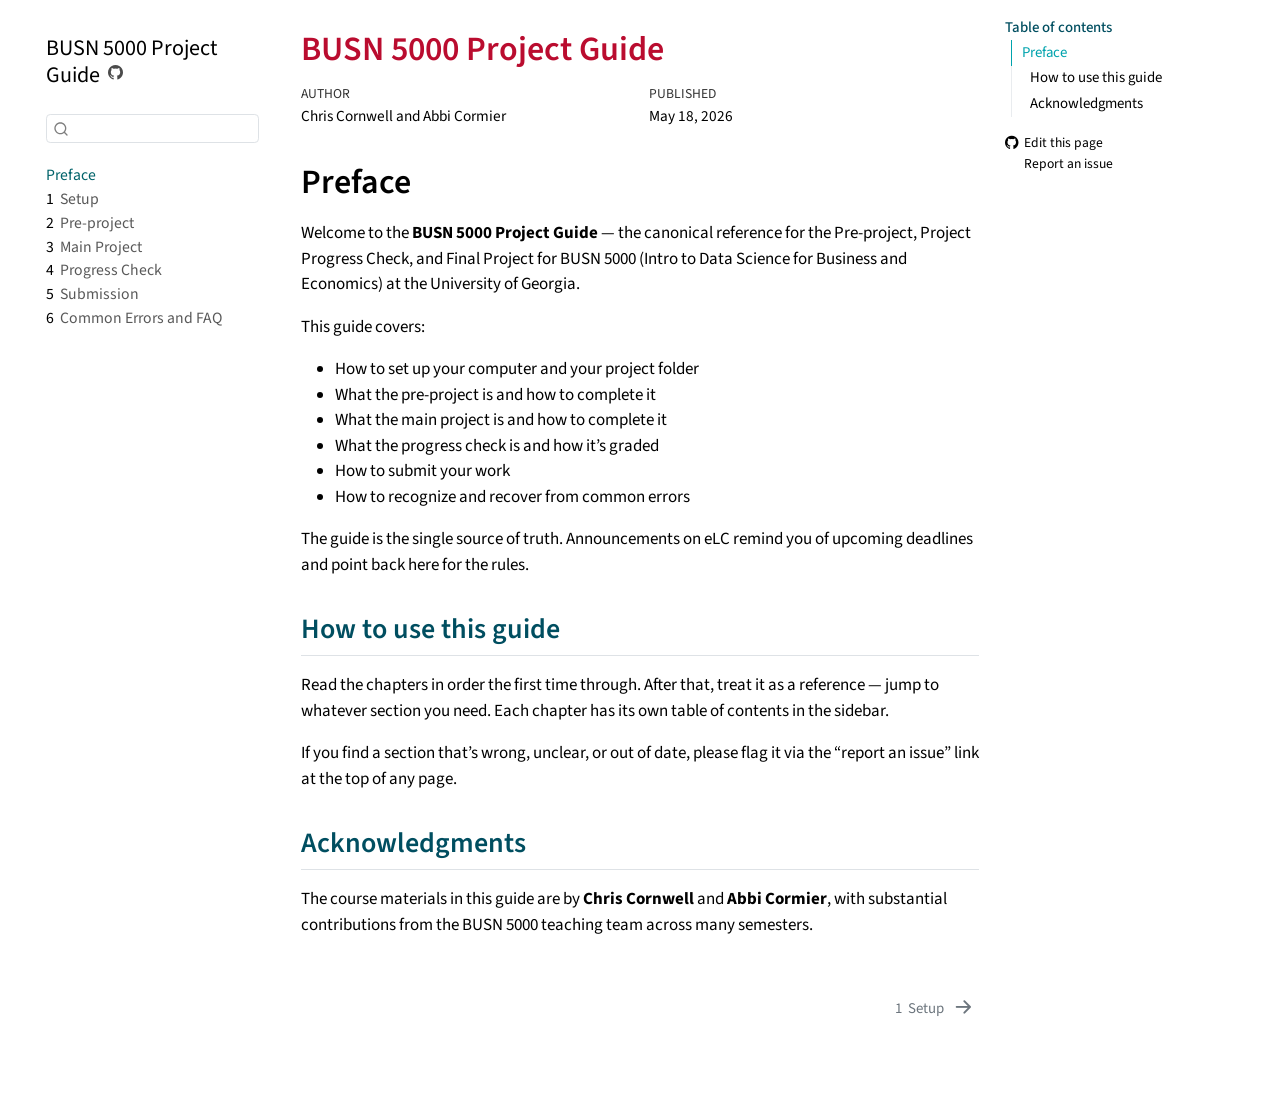
==== index.html @ ecf36c70 "Built site for gh-pages" ====
<!DOCTYPE html>
<html xmlns="http://www.w3.org/1999/xhtml" lang="en" xml:lang="en"><head>

<meta charset="utf-8">
<meta name="generator" content="quarto-1.9.37">

<meta name="viewport" content="width=device-width, initial-scale=1.0, user-scalable=yes">

<meta name="author" content="Chris Cornwell and Abbi Cormier">
<meta name="dcterms.date" content="2026-05-18">

<title>BUSN 5000 Project Guide</title>
<style>
/* Default styles provided by pandoc.
** See https://pandoc.org/MANUAL.html#variables-for-html for config info.
*/
code{white-space: pre-wrap;}
span.smallcaps{font-variant: small-caps;}
div.columns{display: flex; gap: min(4vw, 1.5em);}
div.column{flex: auto; overflow-x: auto;}
div.hanging-indent{margin-left: 1.5em; text-indent: -1.5em;}
ul.task-list{list-style: none;}
ul.task-list li input[type="checkbox"] {
  width: 0.8em;
  margin: 0 0.8em 0.2em -1em; /* quarto-specific, see https://github.com/quarto-dev/quarto-cli/issues/4556 */ 
  vertical-align: middle;
}
</style>


<script src="site_libs/quarto-nav/quarto-nav.js"></script>
<script src="site_libs/quarto-nav/headroom.min.js"></script>
<script src="site_libs/clipboard/clipboard.min.js"></script>
<script src="site_libs/quarto-search/autocomplete.umd.js"></script>
<script src="site_libs/quarto-search/fuse.min.js"></script>
<script src="site_libs/quarto-search/quarto-search.js"></script>
<meta name="quarto:offset" content="./">
<link href="./setup.html" rel="next">
<script src="site_libs/quarto-html/quarto.js" type="module"></script>
<script src="site_libs/quarto-html/tabsets/tabsets.js" type="module"></script>
<script src="site_libs/quarto-html/popper.min.js"></script>
<script src="site_libs/quarto-html/tippy.umd.min.js"></script>
<script src="site_libs/quarto-html/anchor.min.js"></script>
<link href="site_libs/quarto-html/tippy.css" rel="stylesheet">
<link href="site_libs/quarto-html/quarto-syntax-highlighting-7f8f88aac4f3542376d5c11b86a4c14d.css" rel="stylesheet" id="quarto-text-highlighting-styles">
<script src="site_libs/bootstrap/bootstrap.min.js"></script>
<link href="site_libs/bootstrap/bootstrap-icons.css" rel="stylesheet">
<link href="site_libs/bootstrap/bootstrap-d99140529202a4c026a0654465ff38a7.min.css" rel="stylesheet" append-hash="true" id="quarto-bootstrap" data-mode="light">
<script id="quarto-search-options" type="application/json">{
  "location": "sidebar",
  "copy-button": false,
  "collapse-after": 3,
  "panel-placement": "start",
  "type": "textbox",
  "limit": 50,
  "keyboard-shortcut": [
    "f",
    "/",
    "s"
  ],
  "show-item-context": false,
  "language": {
    "search-no-results-text": "No results",
    "search-matching-documents-text": "matching documents",
    "search-copy-link-title": "Copy link to search",
    "search-hide-matches-text": "Hide additional matches",
    "search-more-match-text": "more match in this document",
    "search-more-matches-text": "more matches in this document",
    "search-clear-button-title": "Clear",
    "search-text-placeholder": "",
    "search-detached-cancel-button-title": "Cancel",
    "search-submit-button-title": "Submit",
    "search-label": "Search"
  }
}</script>


</head>

<body class="nav-sidebar floating quarto-light">

<div id="quarto-search-results"></div>
  <header id="quarto-header" class="headroom fixed-top">
  <nav class="quarto-secondary-nav">
    <div class="container-fluid d-flex">
      <button type="button" class="quarto-btn-toggle btn" data-bs-toggle="collapse" role="button" data-bs-target=".quarto-sidebar-collapse-item" aria-controls="quarto-sidebar" aria-expanded="false" aria-label="Toggle sidebar navigation" onclick="if (window.quartoToggleHeadroom) { window.quartoToggleHeadroom(); }">
        <i class="bi bi-layout-text-sidebar-reverse"></i>
      </button>
        <nav class="quarto-page-breadcrumbs" aria-label="breadcrumb"><ol class="breadcrumb"><li class="breadcrumb-item"><a href="./index.html">Preface</a></li></ol></nav>
        <a class="flex-grow-1" role="navigation" data-bs-toggle="collapse" data-bs-target=".quarto-sidebar-collapse-item" aria-controls="quarto-sidebar" aria-expanded="false" aria-label="Toggle sidebar navigation" onclick="if (window.quartoToggleHeadroom) { window.quartoToggleHeadroom(); }">      
        </a>
      <button type="button" class="btn quarto-search-button" aria-label="Search" onclick="window.quartoOpenSearch();">
        <i class="bi bi-search"></i>
      </button>
    </div>
  </nav>
</header>
<!-- content -->
<div id="quarto-content" class="quarto-container page-columns page-rows-contents page-layout-article">
<!-- sidebar -->
  <nav id="quarto-sidebar" class="sidebar collapse collapse-horizontal quarto-sidebar-collapse-item sidebar-navigation floating overflow-auto">
    <div class="pt-lg-2 mt-2 text-left sidebar-header">
    <div class="sidebar-title mb-0 py-0">
      <a href="./">BUSN 5000 Project Guide</a> 
        <div class="sidebar-tools-main">
    <a href="https://github.com/abbicormier/BUSN5000-project" title="Source Code" class="quarto-navigation-tool px-1" aria-label="Source Code"><i class="bi bi-github"></i></a>
</div>
    </div>
      </div>
        <div class="mt-2 flex-shrink-0 align-items-center">
        <div class="sidebar-search">
        <div id="quarto-search" class="" title="Search"></div>
        </div>
        </div>
    <div class="sidebar-menu-container"> 
    <ul class="list-unstyled mt-1">
        <li class="sidebar-item">
  <div class="sidebar-item-container"> 
  <a href="./index.html" class="sidebar-item-text sidebar-link active">
 <span class="menu-text">Preface</span></a>
  </div>
</li>
        <li class="sidebar-item">
  <div class="sidebar-item-container"> 
  <a href="./setup.html" class="sidebar-item-text sidebar-link">
 <span class="menu-text"><span class="chapter-number">1</span>&nbsp; <span class="chapter-title">Setup</span></span></a>
  </div>
</li>
        <li class="sidebar-item">
  <div class="sidebar-item-container"> 
  <a href="./pre-project.html" class="sidebar-item-text sidebar-link">
 <span class="menu-text"><span class="chapter-number">2</span>&nbsp; <span class="chapter-title">Pre-project</span></span></a>
  </div>
</li>
        <li class="sidebar-item">
  <div class="sidebar-item-container"> 
  <a href="./main-project.html" class="sidebar-item-text sidebar-link">
 <span class="menu-text"><span class="chapter-number">3</span>&nbsp; <span class="chapter-title">Main Project</span></span></a>
  </div>
</li>
        <li class="sidebar-item">
  <div class="sidebar-item-container"> 
  <a href="./progress-check.html" class="sidebar-item-text sidebar-link">
 <span class="menu-text"><span class="chapter-number">4</span>&nbsp; <span class="chapter-title">Progress Check</span></span></a>
  </div>
</li>
        <li class="sidebar-item">
  <div class="sidebar-item-container"> 
  <a href="./submission.html" class="sidebar-item-text sidebar-link">
 <span class="menu-text"><span class="chapter-number">5</span>&nbsp; <span class="chapter-title">Submission</span></span></a>
  </div>
</li>
        <li class="sidebar-item">
  <div class="sidebar-item-container"> 
  <a href="./common-errors.html" class="sidebar-item-text sidebar-link">
 <span class="menu-text"><span class="chapter-number">6</span>&nbsp; <span class="chapter-title">Common Errors and FAQ</span></span></a>
  </div>
</li>
    </ul>
    </div>
</nav>
<div id="quarto-sidebar-glass" class="quarto-sidebar-collapse-item" data-bs-toggle="collapse" data-bs-target=".quarto-sidebar-collapse-item"></div>
<!-- margin-sidebar -->
    <div id="quarto-margin-sidebar" class="sidebar margin-sidebar">
        <nav id="TOC" role="doc-toc" class="toc-active">
    <h2 id="toc-title">Table of contents</h2>
   
  <ul>
  <li><a href="#preface" id="toc-preface" class="nav-link active" data-scroll-target="#preface">Preface</a>
  <ul class="collapse">
  <li><a href="#how-to-use-this-guide" id="toc-how-to-use-this-guide" class="nav-link" data-scroll-target="#how-to-use-this-guide">How to use this guide</a></li>
  <li><a href="#acknowledgments" id="toc-acknowledgments" class="nav-link" data-scroll-target="#acknowledgments">Acknowledgments</a></li>
  </ul></li>
  </ul>
<div class="toc-actions"><ul><li><a href="https://github.com/abbicormier/BUSN5000-project/edit/main/index.qmd" class="toc-action"><i class="bi bi-github"></i>Edit this page</a></li><li><a href="https://github.com/abbicormier/BUSN5000-project/issues/new" class="toc-action"><i class="bi empty"></i>Report an issue</a></li></ul></div></nav>
    </div>
<!-- main -->
<main class="content" id="quarto-document-content">

<header id="title-block-header" class="quarto-title-block default">
<div class="quarto-title">
<h1 class="title">BUSN 5000 Project Guide</h1>
</div>



<div class="quarto-title-meta">

    <div>
    <div class="quarto-title-meta-heading">Author</div>
    <div class="quarto-title-meta-contents">
             <p>Chris Cornwell and Abbi Cormier </p>
          </div>
  </div>
    
    <div>
    <div class="quarto-title-meta-heading">Published</div>
    <div class="quarto-title-meta-contents">
      <p class="date">May 18, 2026</p>
    </div>
  </div>
  
    
  </div>
  


</header>


<section id="preface" class="level1 unnumbered">
<h1 class="unnumbered">Preface</h1>
<p>Welcome to the <strong>BUSN 5000 Project Guide</strong> — the canonical reference for the Pre-project, Project Progress Check, and Final Project for BUSN 5000 (Intro to Data Science for Business and Economics) at the University of Georgia.</p>
<p>This guide covers:</p>
<ul>
<li>How to set up your computer and your project folder</li>
<li>What the pre-project is and how to complete it</li>
<li>What the main project is and how to complete it</li>
<li>What the progress check is and how it’s graded</li>
<li>How to submit your work</li>
<li>How to recognize and recover from common errors</li>
</ul>
<p>The guide is the single source of truth. Announcements on eLC remind you of upcoming deadlines and point back here for the rules.</p>
<section id="how-to-use-this-guide" class="level2">
<h2 class="anchored" data-anchor-id="how-to-use-this-guide">How to use this guide</h2>
<p>Read the chapters in order the first time through. After that, treat it as a reference — jump to whatever section you need. Each chapter has its own table of contents in the sidebar.</p>
<p>If you find a section that’s wrong, unclear, or out of date, please flag it via the “report an issue” link at the top of any page.</p>
</section>
<section id="acknowledgments" class="level2">
<h2 class="anchored" data-anchor-id="acknowledgments">Acknowledgments</h2>
<p>The course materials in this guide are by <strong>Chris Cornwell</strong> and <strong>Abbi Cormier</strong>, with substantial contributions from the BUSN 5000 teaching team across many semesters.</p>


</section>
</section>

</main> <!-- /main -->
<script id="quarto-html-after-body" type="application/javascript">
  window.document.addEventListener("DOMContentLoaded", function (event) {
    const icon = "";
    const anchorJS = new window.AnchorJS();
    anchorJS.options = {
      placement: 'right',
      icon: icon
    };
    anchorJS.add('.anchored');
    const isCodeAnnotation = (el) => {
      for (const clz of el.classList) {
        if (clz.startsWith('code-annotation-')) {                     
          return true;
        }
      }
      return false;
    }
    const onCopySuccess = function(e) {
      // button target
      const button = e.trigger;
      // don't keep focus
      button.blur();
      // flash "checked"
      button.classList.add('code-copy-button-checked');
      var currentTitle = button.getAttribute("title");
      button.setAttribute("title", "Copied!");
      let tooltip;
      if (window.bootstrap) {
        button.setAttribute("data-bs-toggle", "tooltip");
        button.setAttribute("data-bs-placement", "left");
        button.setAttribute("data-bs-title", "Copied!");
        tooltip = new bootstrap.Tooltip(button, 
          { trigger: "manual", 
            customClass: "code-copy-button-tooltip",
            offset: [0, -8]});
        tooltip.show();    
      }
      setTimeout(function() {
        if (tooltip) {
          tooltip.hide();
          button.removeAttribute("data-bs-title");
          button.removeAttribute("data-bs-toggle");
          button.removeAttribute("data-bs-placement");
        }
        button.setAttribute("title", currentTitle);
        button.classList.remove('code-copy-button-checked');
      }, 1000);
      // clear code selection
      e.clearSelection();
    }
    const getTextToCopy = function(trigger) {
      const outerScaffold = trigger.parentElement.cloneNode(true);
      const codeEl = outerScaffold.querySelector('code');
      for (const childEl of codeEl.children) {
        if (isCodeAnnotation(childEl)) {
          childEl.remove();
        }
      }
      return codeEl.innerText;
    }
    const clipboard = new window.ClipboardJS('.code-copy-button:not([data-in-quarto-modal])', {
      text: getTextToCopy
    });
    clipboard.on('success', onCopySuccess);
    if (window.document.getElementById('quarto-embedded-source-code-modal')) {
      const clipboardModal = new window.ClipboardJS('.code-copy-button[data-in-quarto-modal]', {
        text: getTextToCopy,
        container: window.document.getElementById('quarto-embedded-source-code-modal')
      });
      clipboardModal.on('success', onCopySuccess);
    }
      var localhostRegex = new RegExp(/^(?:http|https):\/\/localhost\:?[0-9]*\//);
      var mailtoRegex = new RegExp(/^mailto:/);
        var filterRegex = new RegExp('/' + window.location.host + '/');
      var isInternal = (href) => {
          return filterRegex.test(href) || localhostRegex.test(href) || mailtoRegex.test(href);
      }
      // Inspect non-navigation links and adorn them if external
     var links = window.document.querySelectorAll('a[href]:not(.nav-link):not(.navbar-brand):not(.toc-action):not(.sidebar-link):not(.sidebar-item-toggle):not(.pagination-link):not(.no-external):not([aria-hidden]):not(.dropdown-item):not(.quarto-navigation-tool):not(.about-link)');
      for (var i=0; i<links.length; i++) {
        const link = links[i];
        if (!isInternal(link.href)) {
          // undo the damage that might have been done by quarto-nav.js in the case of
          // links that we want to consider external
          if (link.dataset.originalHref !== undefined) {
            link.href = link.dataset.originalHref;
          }
        }
      }
    function tippyHover(el, contentFn, onTriggerFn, onUntriggerFn) {
      const config = {
        allowHTML: true,
        maxWidth: 500,
        delay: 100,
        arrow: false,
        appendTo: function(el) {
            return el.parentElement;
        },
        interactive: true,
        interactiveBorder: 10,
        theme: 'quarto',
        placement: 'bottom-start',
      };
      if (contentFn) {
        config.content = contentFn;
      }
      if (onTriggerFn) {
        config.onTrigger = onTriggerFn;
      }
      if (onUntriggerFn) {
        config.onUntrigger = onUntriggerFn;
      }
      window.tippy(el, config); 
    }
    const noterefs = window.document.querySelectorAll('a[role="doc-noteref"]');
    for (var i=0; i<noterefs.length; i++) {
      const ref = noterefs[i];
      tippyHover(ref, function() {
        // use id or data attribute instead here
        let href = ref.getAttribute('data-footnote-href') || ref.getAttribute('href');
        try { href = new URL(href).hash; } catch {}
        const id = href.replace(/^#\/?/, "");
        const note = window.document.getElementById(id);
        if (note) {
          return note.innerHTML;
        } else {
          return "";
        }
      });
    }
    const xrefs = window.document.querySelectorAll('a.quarto-xref');
    const processXRef = (id, note) => {
      // Strip column container classes
      const stripColumnClz = (el) => {
        el.classList.remove("page-full", "page-columns");
        if (el.children) {
          for (const child of el.children) {
            stripColumnClz(child);
          }
        }
      }
      stripColumnClz(note)
      if (id === null || id.startsWith('sec-')) {
        // Special case sections, only their first couple elements
        const container = document.createElement("div");
        if (note.children && note.children.length > 2) {
          container.appendChild(note.children[0].cloneNode(true));
          for (let i = 1; i < note.children.length; i++) {
            const child = note.children[i];
            if (child.tagName === "P" && child.innerText === "") {
              continue;
            } else {
              container.appendChild(child.cloneNode(true));
              break;
            }
          }
          if (window.Quarto?.typesetMath) {
            window.Quarto.typesetMath(container);
          }
          return container.innerHTML
        } else {
          if (window.Quarto?.typesetMath) {
            window.Quarto.typesetMath(note);
          }
          return note.innerHTML;
        }
      } else {
        // Remove any anchor links if they are present
        const anchorLink = note.querySelector('a.anchorjs-link');
        if (anchorLink) {
          anchorLink.remove();
        }
        if (window.Quarto?.typesetMath) {
          window.Quarto.typesetMath(note);
        }
        if (note.classList.contains("callout")) {
          return note.outerHTML;
        } else {
          return note.innerHTML;
        }
      }
    }
    for (var i=0; i<xrefs.length; i++) {
      const xref = xrefs[i];
      tippyHover(xref, undefined, function(instance) {
        instance.disable();
        let url = xref.getAttribute('href');
        let hash = undefined; 
        if (url.startsWith('#')) {
          hash = url;
        } else {
          try { hash = new URL(url).hash; } catch {}
        }
        if (hash) {
          const id = hash.replace(/^#\/?/, "");
          const note = window.document.getElementById(id);
          if (note !== null) {
            try {
              const html = processXRef(id, note.cloneNode(true));
              instance.setContent(html);
            } finally {
              instance.enable();
              instance.show();
            }
          } else {
            // See if we can fetch this
            fetch(url.split('#')[0])
            .then(res => res.text())
            .then(html => {
              const parser = new DOMParser();
              const htmlDoc = parser.parseFromString(html, "text/html");
              const note = htmlDoc.getElementById(id);
              if (note !== null) {
                const html = processXRef(id, note);
                instance.setContent(html);
              } 
            }).finally(() => {
              instance.enable();
              instance.show();
            });
          }
        } else {
          // See if we can fetch a full url (with no hash to target)
          // This is a special case and we should probably do some content thinning / targeting
          fetch(url)
          .then(res => res.text())
          .then(html => {
            const parser = new DOMParser();
            const htmlDoc = parser.parseFromString(html, "text/html");
            const note = htmlDoc.querySelector('main.content');
            if (note !== null) {
              // This should only happen for chapter cross references
              // (since there is no id in the URL)
              // remove the first header
              if (note.children.length > 0 && note.children[0].tagName === "HEADER") {
                note.children[0].remove();
              }
              const html = processXRef(null, note);
              instance.setContent(html);
            } 
          }).finally(() => {
            instance.enable();
            instance.show();
          });
        }
      }, function(instance) {
      });
    }
        let selectedAnnoteEl;
        const selectorForAnnotation = ( cell, annotation) => {
          let cellAttr = 'data-code-cell="' + cell + '"';
          let lineAttr = 'data-code-annotation="' +  annotation + '"';
          const selector = 'span[' + cellAttr + '][' + lineAttr + ']';
          return selector;
        }
        const selectCodeLines = (annoteEl) => {
          const doc = window.document;
          const targetCell = annoteEl.getAttribute("data-target-cell");
          const targetAnnotation = annoteEl.getAttribute("data-target-annotation");
          const annoteSpan = window.document.querySelector(selectorForAnnotation(targetCell, targetAnnotation));
          const lines = annoteSpan.getAttribute("data-code-lines").split(",");
          const lineIds = lines.map((line) => {
            return targetCell + "-" + line;
          })
          let top = null;
          let height = null;
          let parent = null;
          if (lineIds.length > 0) {
              //compute the position of the single el (top and bottom and make a div)
              const el = window.document.getElementById(lineIds[0]);
              top = el.offsetTop;
              height = el.offsetHeight;
              parent = el.parentElement.parentElement;
            if (lineIds.length > 1) {
              const lastEl = window.document.getElementById(lineIds[lineIds.length - 1]);
              const bottom = lastEl.offsetTop + lastEl.offsetHeight;
              height = bottom - top;
            }
            if (top !== null && height !== null && parent !== null) {
              // cook up a div (if necessary) and position it 
              let div = window.document.getElementById("code-annotation-line-highlight");
              if (div === null) {
                div = window.document.createElement("div");
                div.setAttribute("id", "code-annotation-line-highlight");
                div.style.position = 'absolute';
                parent.appendChild(div);
              }
              div.style.top = top - 2 + "px";
              div.style.height = height + 4 + "px";
              div.style.left = 0;
              let gutterDiv = window.document.getElementById("code-annotation-line-highlight-gutter");
              if (gutterDiv === null) {
                gutterDiv = window.document.createElement("div");
                gutterDiv.setAttribute("id", "code-annotation-line-highlight-gutter");
                gutterDiv.style.position = 'absolute';
                const codeCell = window.document.getElementById(targetCell);
                const gutter = codeCell.querySelector('.code-annotation-gutter');
                gutter.appendChild(gutterDiv);
              }
              gutterDiv.style.top = top - 2 + "px";
              gutterDiv.style.height = height + 4 + "px";
            }
            selectedAnnoteEl = annoteEl;
          }
        };
        const unselectCodeLines = () => {
          const elementsIds = ["code-annotation-line-highlight", "code-annotation-line-highlight-gutter"];
          elementsIds.forEach((elId) => {
            const div = window.document.getElementById(elId);
            if (div) {
              div.remove();
            }
          });
          selectedAnnoteEl = undefined;
        };
          // Handle positioning of the toggle
      window.addEventListener(
        "resize",
        throttle(() => {
          elRect = undefined;
          if (selectedAnnoteEl) {
            selectCodeLines(selectedAnnoteEl);
          }
        }, 10)
      );
      function throttle(fn, ms) {
      let throttle = false;
      let timer;
        return (...args) => {
          if(!throttle) { // first call gets through
              fn.apply(this, args);
              throttle = true;
          } else { // all the others get throttled
              if(timer) clearTimeout(timer); // cancel #2
              timer = setTimeout(() => {
                fn.apply(this, args);
                timer = throttle = false;
              }, ms);
          }
        };
      }
        // Attach click handler to the DT
        const annoteDls = window.document.querySelectorAll('dt[data-target-cell]');
        for (const annoteDlNode of annoteDls) {
          annoteDlNode.addEventListener('click', (event) => {
            const clickedEl = event.target;
            if (clickedEl !== selectedAnnoteEl) {
              unselectCodeLines();
              const activeEl = window.document.querySelector('dt[data-target-cell].code-annotation-active');
              if (activeEl) {
                activeEl.classList.remove('code-annotation-active');
              }
              selectCodeLines(clickedEl);
              clickedEl.classList.add('code-annotation-active');
            } else {
              // Unselect the line
              unselectCodeLines();
              clickedEl.classList.remove('code-annotation-active');
            }
          });
        }
    const findCites = (el) => {
      const parentEl = el.parentElement;
      if (parentEl) {
        const cites = parentEl.dataset.cites;
        if (cites) {
          return {
            el,
            cites: cites.split(' ')
          };
        } else {
          return findCites(el.parentElement)
        }
      } else {
        return undefined;
      }
    };
    var bibliorefs = window.document.querySelectorAll('a[role="doc-biblioref"]');
    for (var i=0; i<bibliorefs.length; i++) {
      const ref = bibliorefs[i];
      const citeInfo = findCites(ref);
      if (citeInfo) {
        tippyHover(citeInfo.el, function() {
          var popup = window.document.createElement('div');
          citeInfo.cites.forEach(function(cite) {
            var citeDiv = window.document.createElement('div');
            citeDiv.classList.add('hanging-indent');
            citeDiv.classList.add('csl-entry');
            var biblioDiv = window.document.getElementById('ref-' + cite);
            if (biblioDiv) {
              citeDiv.innerHTML = biblioDiv.innerHTML;
            }
            popup.appendChild(citeDiv);
          });
          return popup.innerHTML;
        });
      }
    }
  });
  </script>
<nav class="page-navigation">
  <div class="nav-page nav-page-previous">
  </div>
  <div class="nav-page nav-page-next">
      <a href="./setup.html" class="pagination-link" aria-label="Setup">
        <span class="nav-page-text"><span class="chapter-number">1</span>&nbsp; <span class="chapter-title">Setup</span></span> <i class="bi bi-arrow-right-short"></i>
      </a>
  </div>
</nav>
</div> <!-- /content -->




<footer class="footer"><div class="nav-footer"><div class="nav-footer-center"><div class="toc-actions d-sm-block d-md-none"><ul><li><a href="https://github.com/abbicormier/BUSN5000-project/edit/main/index.qmd" class="toc-action"><i class="bi bi-github"></i>Edit this page</a></li><li><a href="https://github.com/abbicormier/BUSN5000-project/issues/new" class="toc-action"><i class="bi empty"></i>Report an issue</a></li></ul></div></div></div></footer></body></html>
---- site_libs/quarto-html/tippy.css ----
.tippy-box[data-animation=fade][data-state=hidden]{opacity:0}[data-tippy-root]{max-width:calc(100vw - 10px)}.tippy-box{position:relative;background-color:#333;color:#fff;border-radius:4px;font-size:14px;line-height:1.4;white-space:normal;outline:0;transition-property:transform,visibility,opacity}.tippy-box[data-placement^=top]>.tippy-arrow{bottom:0}.tippy-box[data-placement^=top]>.tippy-arrow:before{bottom:-7px;left:0;border-width:8px 8px 0;border-top-color:initial;transform-origin:center top}.tippy-box[data-placement^=bottom]>.tippy-arrow{top:0}.tippy-box[data-placement^=bottom]>.tippy-arrow:before{top:-7px;left:0;border-width:0 8px 8px;border-bottom-color:initial;transform-origin:center bottom}.tippy-box[data-placement^=left]>.tippy-arrow{right:0}.tippy-box[data-placement^=left]>.tippy-arrow:before{border-width:8px 0 8px 8px;border-left-color:initial;right:-7px;transform-origin:center left}.tippy-box[data-placement^=right]>.tippy-arrow{left:0}.tippy-box[data-placement^=right]>.tippy-arrow:before{left:-7px;border-width:8px 8px 8px 0;border-right-color:initial;transform-origin:center right}.tippy-box[data-inertia][data-state=visible]{transition-timing-function:cubic-bezier(.54,1.5,.38,1.11)}.tippy-arrow{width:16px;height:16px;color:#333}.tippy-arrow:before{content:"";position:absolute;border-color:transparent;border-style:solid}.tippy-content{position:relative;padding:5px 9px;z-index:1}
---- site_libs/quarto-html/quarto-syntax-highlighting-7f8f88aac4f3542376d5c11b86a4c14d.css ----
/* quarto syntax highlight colors */
:root {
  --quarto-hl-ot-color: #003B4F;
  --quarto-hl-at-color: #657422;
  --quarto-hl-ss-color: #20794D;
  --quarto-hl-an-color: #5E5E5E;
  --quarto-hl-fu-color: #4758AB;
  --quarto-hl-st-color: #20794D;
  --quarto-hl-cf-color: #003B4F;
  --quarto-hl-op-color: #5E5E5E;
  --quarto-hl-er-color: #AD0000;
  --quarto-hl-bn-color: #AD0000;
  --quarto-hl-al-color: #AD0000;
  --quarto-hl-va-color: #111111;
  --quarto-hl-bu-color: inherit;
  --quarto-hl-ex-color: inherit;
  --quarto-hl-pp-color: #AD0000;
  --quarto-hl-in-color: #5E5E5E;
  --quarto-hl-vs-color: #20794D;
  --quarto-hl-wa-color: #5E5E5E;
  --quarto-hl-do-color: #5E5E5E;
  --quarto-hl-im-color: #00769E;
  --quarto-hl-ch-color: #20794D;
  --quarto-hl-dt-color: #AD0000;
  --quarto-hl-fl-color: #AD0000;
  --quarto-hl-co-color: #5E5E5E;
  --quarto-hl-cv-color: #5E5E5E;
  --quarto-hl-cn-color: #8f5902;
  --quarto-hl-sc-color: #5E5E5E;
  --quarto-hl-dv-color: #AD0000;
  --quarto-hl-kw-color: #003B4F;
}

/* other quarto variables */
:root {
  --quarto-font-monospace: SFMono-Regular, Menlo, Monaco, Consolas, "Liberation Mono", "Courier New", monospace;
}

/* syntax highlight based on Pandoc's rules */
pre > code.sourceCode > span {
  color: #003B4F;
}

code.sourceCode > span {
  color: #003B4F;
}

div.sourceCode,
div.sourceCode pre.sourceCode {
  color: #003B4F;
}

/* Normal */
code span {
  color: #003B4F;
}

/* Alert */
code span.al {
  color: #AD0000;
  font-style: inherit;
}

/* Annotation */
code span.an {
  color: #5E5E5E;
  font-style: inherit;
}

/* Attribute */
code span.at {
  color: #657422;
  font-style: inherit;
}

/* BaseN */
code span.bn {
  color: #AD0000;
  font-style: inherit;
}

/* BuiltIn */
code span.bu {
  font-style: inherit;
}

/* ControlFlow */
code span.cf {
  color: #003B4F;
  font-weight: bold;
  font-style: inherit;
}

/* Char */
code span.ch {
  color: #20794D;
  font-style: inherit;
}

/* Constant */
code span.cn {
  color: #8f5902;
  font-style: inherit;
}

/* Comment */
code span.co {
  color: #5E5E5E;
  font-style: inherit;
}

/* CommentVar */
code span.cv {
  color: #5E5E5E;
  font-style: italic;
}

/* Documentation */
code span.do {
  color: #5E5E5E;
  font-style: italic;
}

/* DataType */
code span.dt {
  color: #AD0000;
  font-style: inherit;
}

/* DecVal */
code span.dv {
  color: #AD0000;
  font-style: inherit;
}

/* Error */
code span.er {
  color: #AD0000;
  font-style: inherit;
}

/* Extension */
code span.ex {
  font-style: inherit;
}

/* Float */
code span.fl {
  color: #AD0000;
  font-style: inherit;
}

/* Function */
code span.fu {
  color: #4758AB;
  font-style: inherit;
}

/* Import */
code span.im {
  color: #00769E;
  font-style: inherit;
}

/* Information */
code span.in {
  color: #5E5E5E;
  font-style: inherit;
}

/* Keyword */
code span.kw {
  color: #003B4F;
  font-weight: bold;
  font-style: inherit;
}

/* Operator */
code span.op {
  color: #5E5E5E;
  font-style: inherit;
}

/* Other */
code span.ot {
  color: #003B4F;
  font-style: inherit;
}

/* Preprocessor */
code span.pp {
  color: #AD0000;
  font-style: inherit;
}

/* SpecialChar */
code span.sc {
  color: #5E5E5E;
  font-style: inherit;
}

/* SpecialString */
code span.ss {
  color: #20794D;
  font-style: inherit;
}

/* String */
code span.st {
  color: #20794D;
  font-style: inherit;
}

/* Variable */
code span.va {
  color: #111111;
  font-style: inherit;
}

/* VerbatimString */
code span.vs {
  color: #20794D;
  font-style: inherit;
}

/* Warning */
code span.wa {
  color: #5E5E5E;
  font-style: italic;
}

.prevent-inlining {
  content: "</";
}

/*# sourceMappingURL=789ad8cd35626ba772517505b42a116e.css.map */
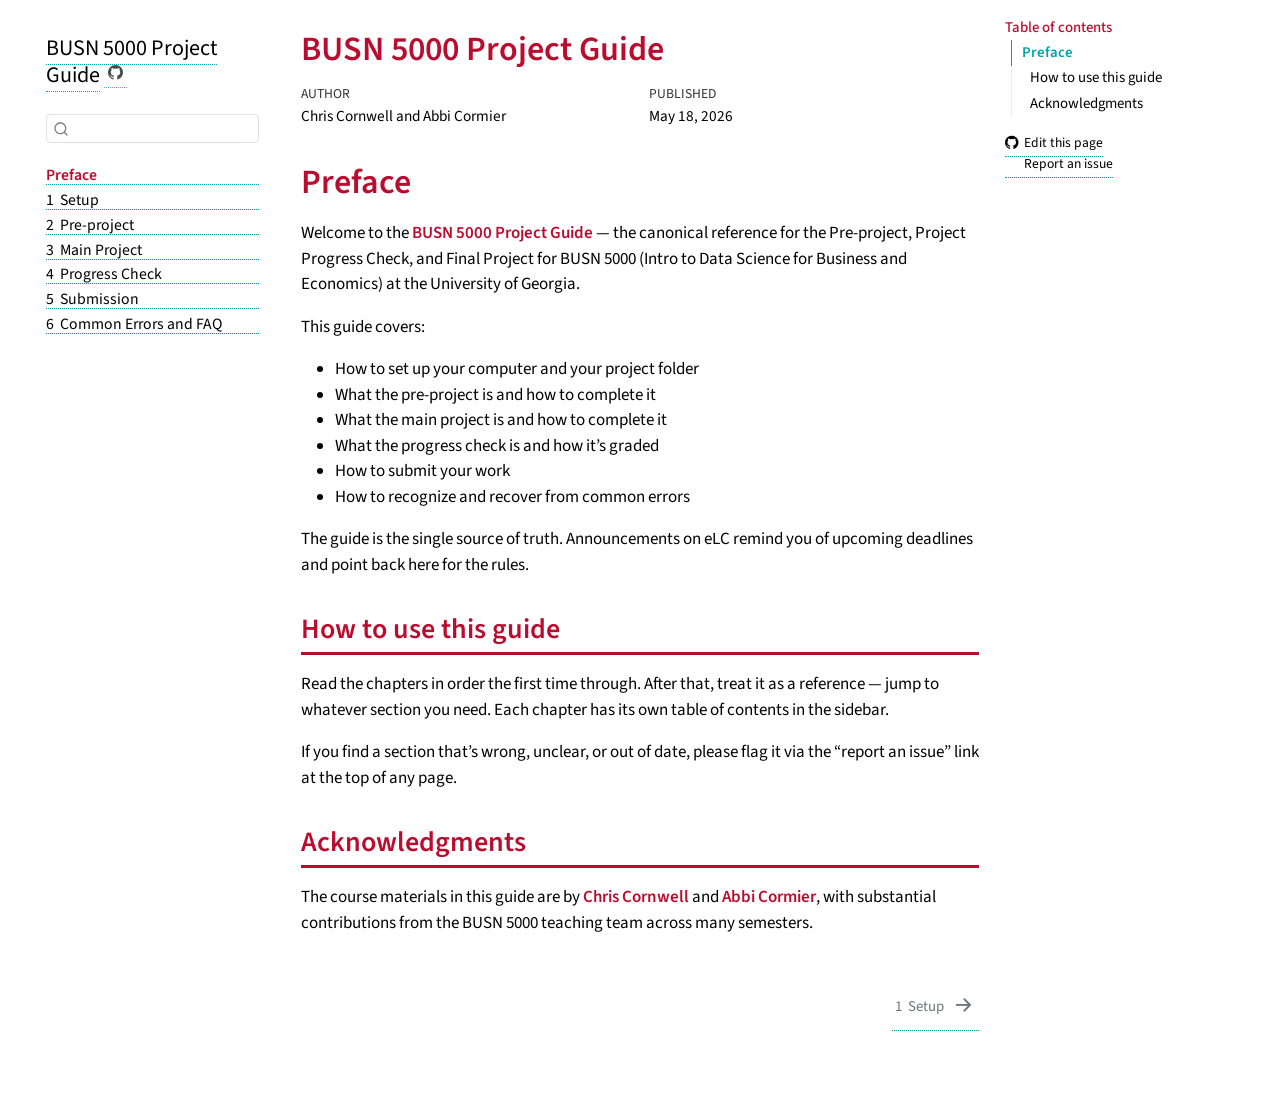
==== commit 4ea529e7: "Built site for gh-pages" ====
--- a/index.html
+++ b/index.html
@@ -42,10 +42,10 @@
 <script src="site_libs/quarto-html/tippy.umd.min.js"></script>
 <script src="site_libs/quarto-html/anchor.min.js"></script>
 <link href="site_libs/quarto-html/tippy.css" rel="stylesheet">
-<link href="site_libs/quarto-html/quarto-syntax-highlighting-7f8f88aac4f3542376d5c11b86a4c14d.css" rel="stylesheet" id="quarto-text-highlighting-styles">
+<link href="site_libs/quarto-html/quarto-syntax-highlighting-4b0de3ab151bb2e1b2374a1825185156.css" rel="stylesheet" id="quarto-text-highlighting-styles">
 <script src="site_libs/bootstrap/bootstrap.min.js"></script>
 <link href="site_libs/bootstrap/bootstrap-icons.css" rel="stylesheet">
-<link href="site_libs/bootstrap/bootstrap-d99140529202a4c026a0654465ff38a7.min.css" rel="stylesheet" append-hash="true" id="quarto-bootstrap" data-mode="light">
+<link href="site_libs/bootstrap/bootstrap-449d68f98541562bb7ccbf03d255c1a3.min.css" rel="stylesheet" append-hash="true" id="quarto-bootstrap" data-mode="light">
 <script id="quarto-search-options" type="application/json">{
   "location": "sidebar",
   "copy-button": false,
--- a/site_libs/quarto-html/quarto-syntax-highlighting-4b0de3ab151bb2e1b2374a1825185156.css
+++ b/site_libs/quarto-html/quarto-syntax-highlighting-4b0de3ab151bb2e1b2374a1825185156.css
@@ -0,0 +1,236 @@
+/* quarto syntax highlight colors */
+:root {
+  --quarto-hl-ot-color: #003B4F;
+  --quarto-hl-at-color: #657422;
+  --quarto-hl-ss-color: #20794D;
+  --quarto-hl-an-color: #5E5E5E;
+  --quarto-hl-fu-color: #4758AB;
+  --quarto-hl-st-color: #20794D;
+  --quarto-hl-cf-color: #003B4F;
+  --quarto-hl-op-color: #5E5E5E;
+  --quarto-hl-er-color: #AD0000;
+  --quarto-hl-bn-color: #AD0000;
+  --quarto-hl-al-color: #AD0000;
+  --quarto-hl-va-color: #111111;
+  --quarto-hl-bu-color: inherit;
+  --quarto-hl-ex-color: inherit;
+  --quarto-hl-pp-color: #AD0000;
+  --quarto-hl-in-color: #5E5E5E;
+  --quarto-hl-vs-color: #20794D;
+  --quarto-hl-wa-color: #5E5E5E;
+  --quarto-hl-do-color: #5E5E5E;
+  --quarto-hl-im-color: #00769E;
+  --quarto-hl-ch-color: #20794D;
+  --quarto-hl-dt-color: #AD0000;
+  --quarto-hl-fl-color: #AD0000;
+  --quarto-hl-co-color: #5E5E5E;
+  --quarto-hl-cv-color: #5E5E5E;
+  --quarto-hl-cn-color: #8f5902;
+  --quarto-hl-sc-color: #5E5E5E;
+  --quarto-hl-dv-color: #AD0000;
+  --quarto-hl-kw-color: #003B4F;
+}
+
+/* other quarto variables */
+:root {
+  --quarto-font-monospace: "Source Code Pro", "Fira Code", "Monaco", "Consolas", monospace;
+}
+
+/* syntax highlight based on Pandoc's rules */
+pre > code.sourceCode > span {
+  color: #003B4F;
+}
+
+code.sourceCode > span {
+  color: #003B4F;
+}
+
+div.sourceCode,
+div.sourceCode pre.sourceCode {
+  color: #003B4F;
+}
+
+/* Normal */
+code span {
+  color: #003B4F;
+}
+
+/* Alert */
+code span.al {
+  color: #AD0000;
+  font-style: inherit;
+}
+
+/* Annotation */
+code span.an {
+  color: #5E5E5E;
+  font-style: inherit;
+}
+
+/* Attribute */
+code span.at {
+  color: #657422;
+  font-style: inherit;
+}
+
+/* BaseN */
+code span.bn {
+  color: #AD0000;
+  font-style: inherit;
+}
+
+/* BuiltIn */
+code span.bu {
+  font-style: inherit;
+}
+
+/* ControlFlow */
+code span.cf {
+  color: #003B4F;
+  font-weight: bold;
+  font-style: inherit;
+}
+
+/* Char */
+code span.ch {
+  color: #20794D;
+  font-style: inherit;
+}
+
+/* Constant */
+code span.cn {
+  color: #8f5902;
+  font-style: inherit;
+}
+
+/* Comment */
+code span.co {
+  color: #5E5E5E;
+  font-style: inherit;
+}
+
+/* CommentVar */
+code span.cv {
+  color: #5E5E5E;
+  font-style: italic;
+}
+
+/* Documentation */
+code span.do {
+  color: #5E5E5E;
+  font-style: italic;
+}
+
+/* DataType */
+code span.dt {
+  color: #AD0000;
+  font-style: inherit;
+}
+
+/* DecVal */
+code span.dv {
+  color: #AD0000;
+  font-style: inherit;
+}
+
+/* Error */
+code span.er {
+  color: #AD0000;
+  font-style: inherit;
+}
+
+/* Extension */
+code span.ex {
+  font-style: inherit;
+}
+
+/* Float */
+code span.fl {
+  color: #AD0000;
+  font-style: inherit;
+}
+
+/* Function */
+code span.fu {
+  color: #4758AB;
+  font-style: inherit;
+}
+
+/* Import */
+code span.im {
+  color: #00769E;
+  font-style: inherit;
+}
+
+/* Information */
+code span.in {
+  color: #5E5E5E;
+  font-style: inherit;
+}
+
+/* Keyword */
+code span.kw {
+  color: #003B4F;
+  font-weight: bold;
+  font-style: inherit;
+}
+
+/* Operator */
+code span.op {
+  color: #5E5E5E;
+  font-style: inherit;
+}
+
+/* Other */
+code span.ot {
+  color: #003B4F;
+  font-style: inherit;
+}
+
+/* Preprocessor */
+code span.pp {
+  color: #AD0000;
+  font-style: inherit;
+}
+
+/* SpecialChar */
+code span.sc {
+  color: #5E5E5E;
+  font-style: inherit;
+}
+
+/* SpecialString */
+code span.ss {
+  color: #20794D;
+  font-style: inherit;
+}
+
+/* String */
+code span.st {
+  color: #20794D;
+  font-style: inherit;
+}
+
+/* Variable */
+code span.va {
+  color: #111111;
+  font-style: inherit;
+}
+
+/* VerbatimString */
+code span.vs {
+  color: #20794D;
+  font-style: inherit;
+}
+
+/* Warning */
+code span.wa {
+  color: #5E5E5E;
+  font-style: italic;
+}
+
+.prevent-inlining {
+  content: "</";
+}
+
+/*# sourceMappingURL=9f4529e75f0bf33d954683c36f11199d.css.map */
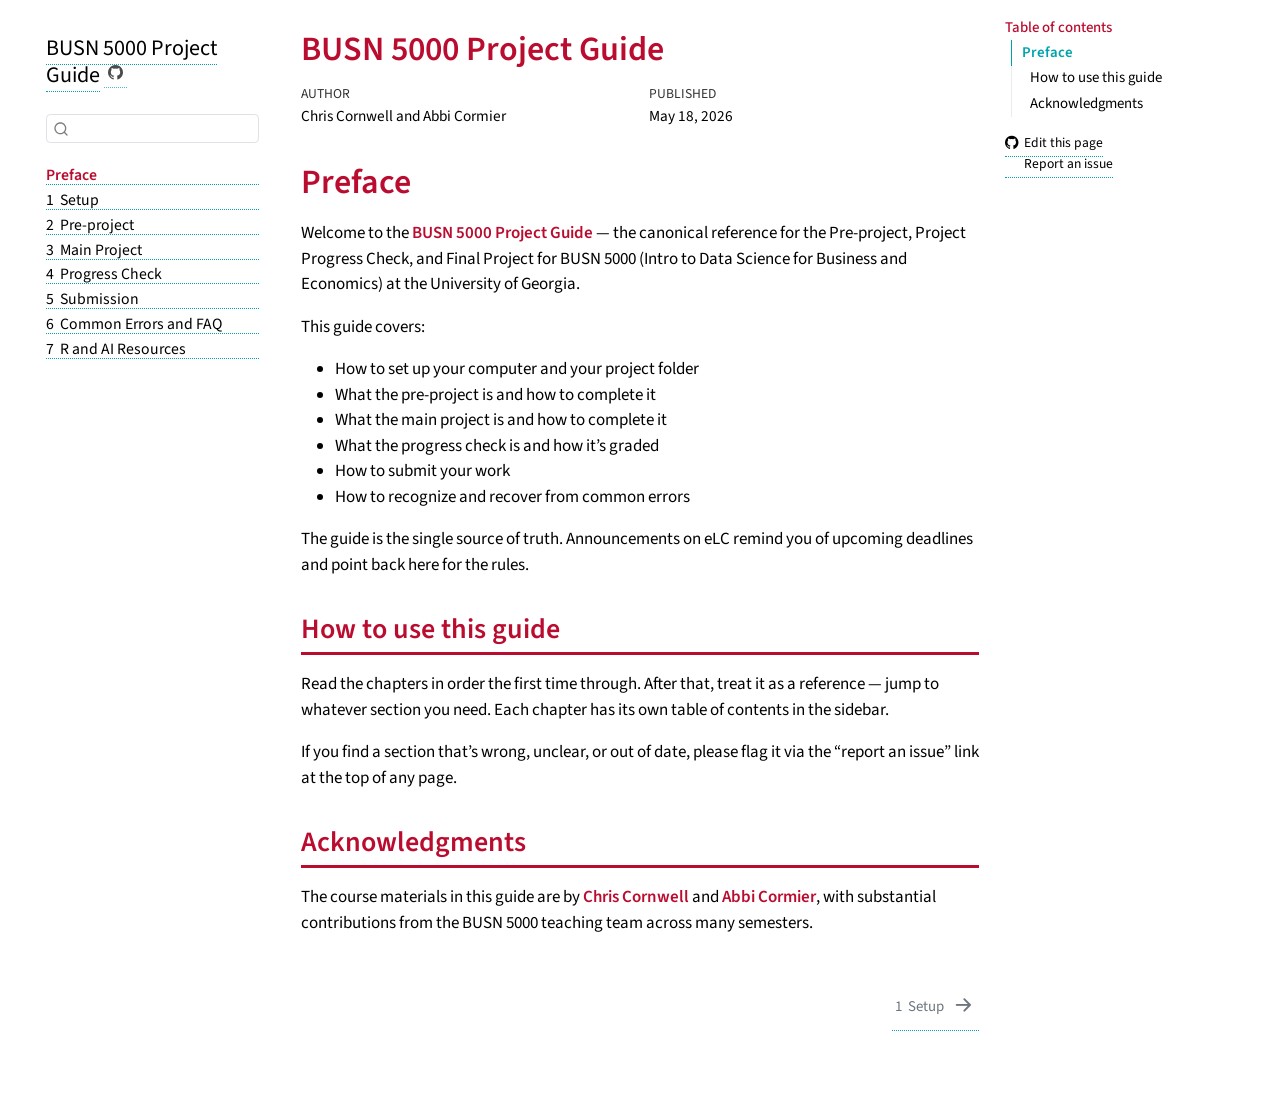
==== commit 2488666e: "Built site for gh-pages" ====
--- a/index.html
+++ b/index.html
@@ -154,6 +154,12 @@
   <div class="sidebar-item-container"> 
   <a href="./common-errors.html" class="sidebar-item-text sidebar-link">
  <span class="menu-text"><span class="chapter-number">6</span>&nbsp; <span class="chapter-title">Common Errors and FAQ</span></span></a>
+  </div>
+</li>
+        <li class="sidebar-item">
+  <div class="sidebar-item-container"> 
+  <a href="./r-ai-resources.html" class="sidebar-item-text sidebar-link">
+ <span class="menu-text"><span class="chapter-number">7</span>&nbsp; <span class="chapter-title">R and AI Resources</span></span></a>
   </div>
 </li>
     </ul>
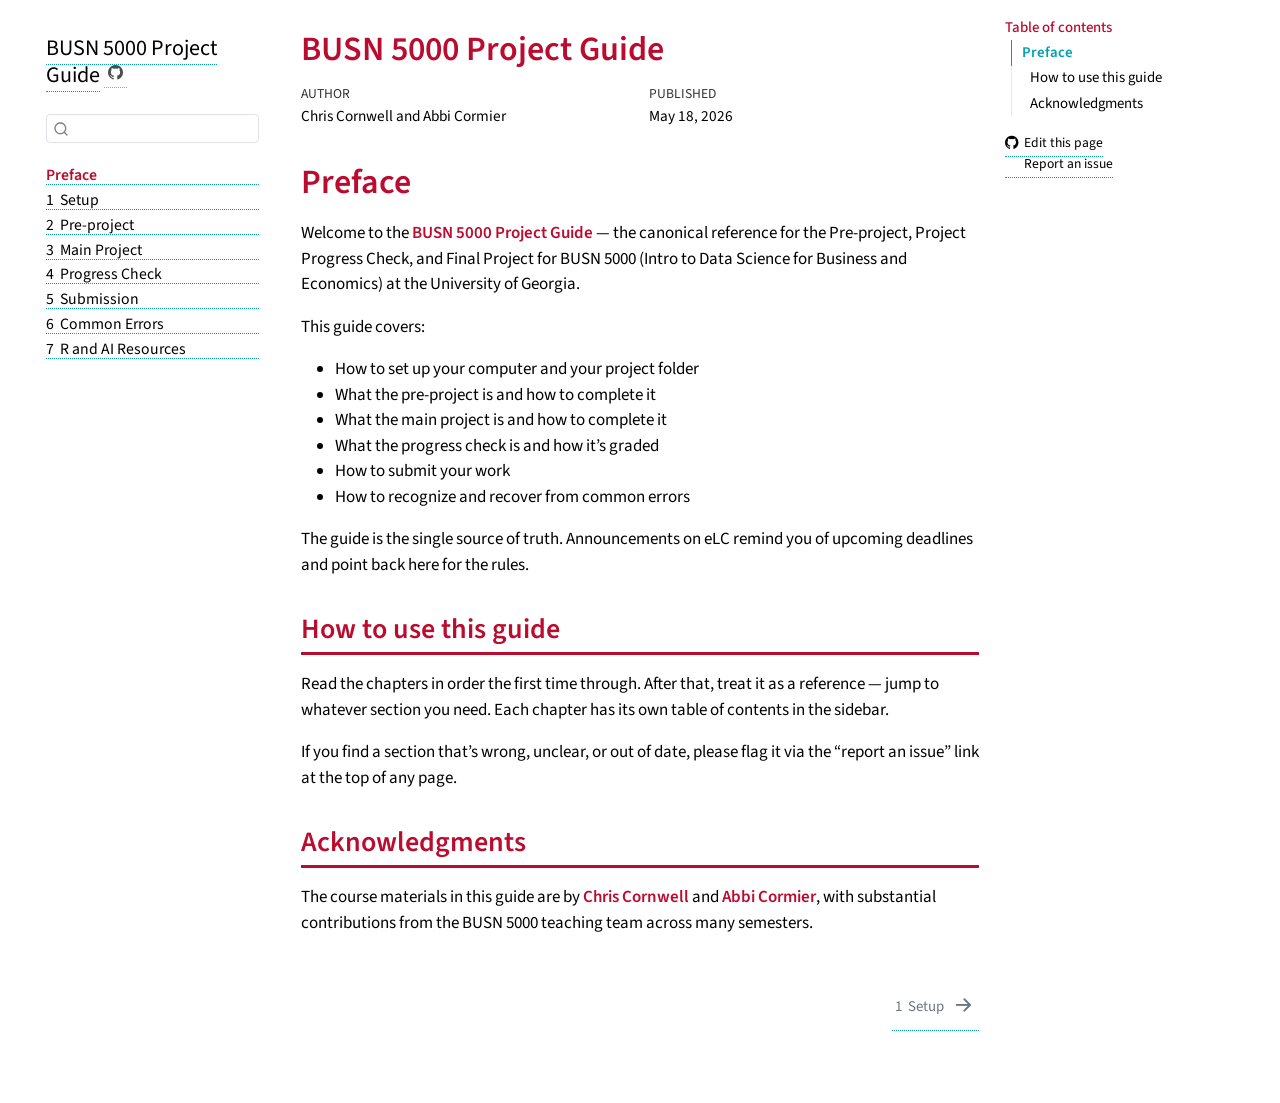
==== commit 56cc02d9: "Built site for gh-pages" ====
--- a/index.html
+++ b/index.html
@@ -153,7 +153,7 @@
         <li class="sidebar-item">
   <div class="sidebar-item-container"> 
   <a href="./common-errors.html" class="sidebar-item-text sidebar-link">
- <span class="menu-text"><span class="chapter-number">6</span>&nbsp; <span class="chapter-title">Common Errors and FAQ</span></span></a>
+ <span class="menu-text"><span class="chapter-number">6</span>&nbsp; <span class="chapter-title">Common Errors</span></span></a>
   </div>
 </li>
         <li class="sidebar-item">
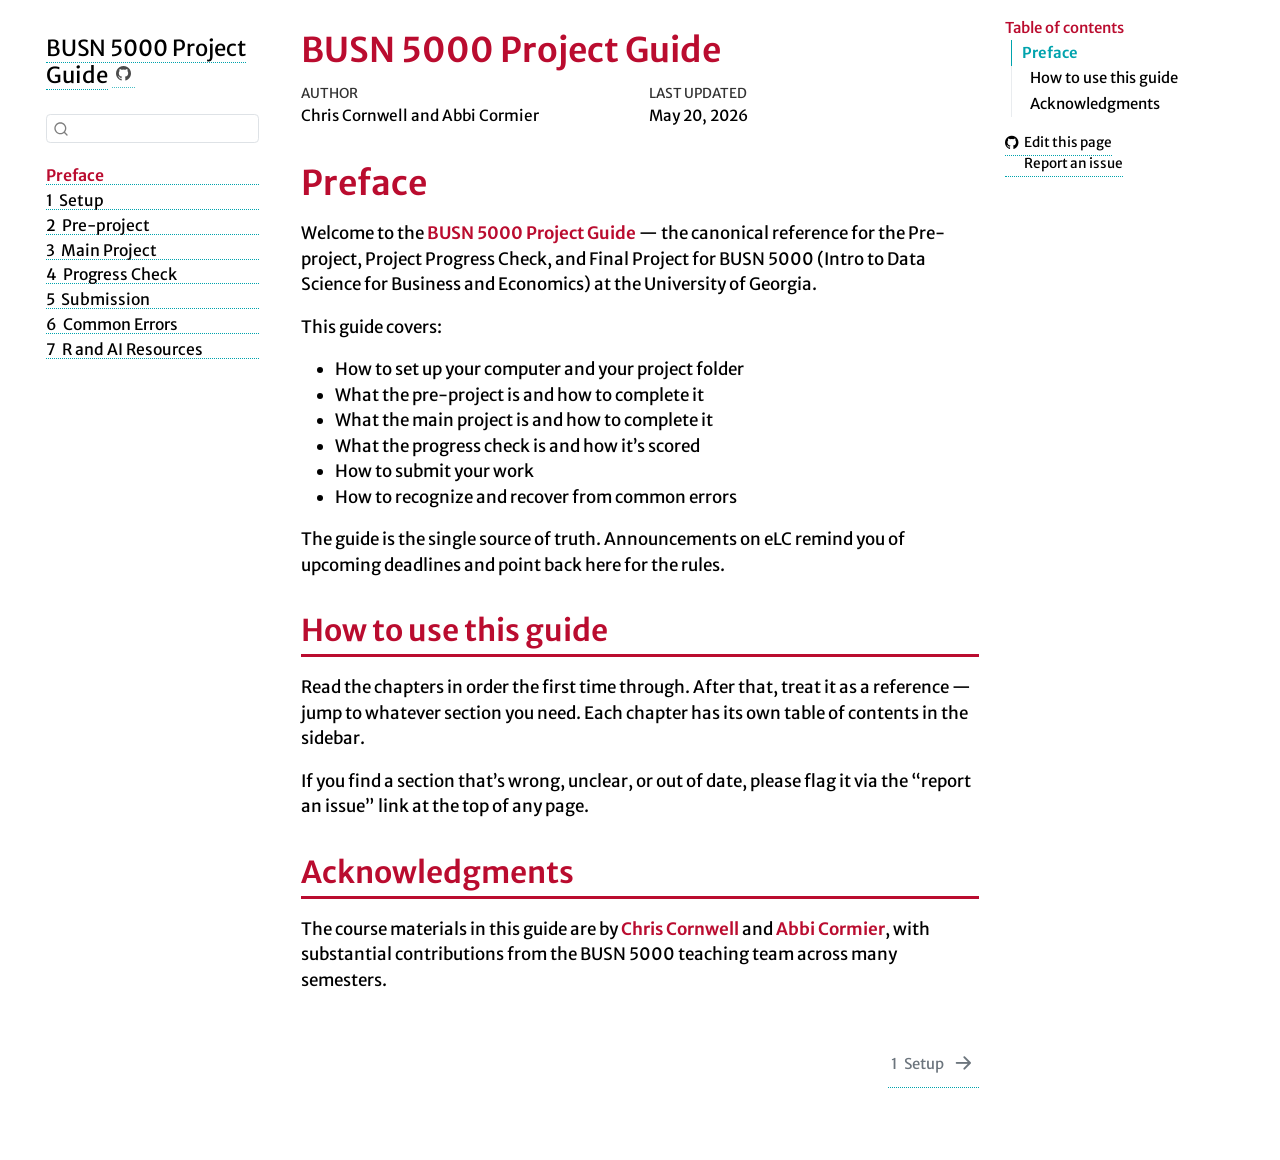
==== commit 14cc604c: "Built site for gh-pages" ====
--- a/index.html
+++ b/index.html
@@ -7,7 +7,7 @@
 <meta name="viewport" content="width=device-width, initial-scale=1.0, user-scalable=yes">
 
 <meta name="author" content="Chris Cornwell and Abbi Cormier">
-<meta name="dcterms.date" content="2026-05-18">
+<meta name="dcterms.date" content="2026-05-20">
 
 <title>BUSN 5000 Project Guide</title>
 <style>
@@ -45,7 +45,7 @@
 <link href="site_libs/quarto-html/quarto-syntax-highlighting-4b0de3ab151bb2e1b2374a1825185156.css" rel="stylesheet" id="quarto-text-highlighting-styles">
 <script src="site_libs/bootstrap/bootstrap.min.js"></script>
 <link href="site_libs/bootstrap/bootstrap-icons.css" rel="stylesheet">
-<link href="site_libs/bootstrap/bootstrap-449d68f98541562bb7ccbf03d255c1a3.min.css" rel="stylesheet" append-hash="true" id="quarto-bootstrap" data-mode="light">
+<link href="site_libs/bootstrap/bootstrap-0c0d7b6d7b86c65755e5c1f9d18473aa.min.css" rel="stylesheet" append-hash="true" id="quarto-bootstrap" data-mode="light">
 <script id="quarto-search-options" type="application/json">{
   "location": "sidebar",
   "copy-button": false,
@@ -200,9 +200,9 @@
   </div>
     
     <div>
-    <div class="quarto-title-meta-heading">Published</div>
+    <div class="quarto-title-meta-heading">Last updated</div>
     <div class="quarto-title-meta-contents">
-      <p class="date">May 18, 2026</p>
+      <p class="date">May 20, 2026</p>
     </div>
   </div>
   
@@ -222,7 +222,7 @@
 <li>How to set up your computer and your project folder</li>
 <li>What the pre-project is and how to complete it</li>
 <li>What the main project is and how to complete it</li>
-<li>What the progress check is and how it’s graded</li>
+<li>What the progress check is and how it’s scored</li>
 <li>How to submit your work</li>
 <li>How to recognize and recover from common errors</li>
 </ul>
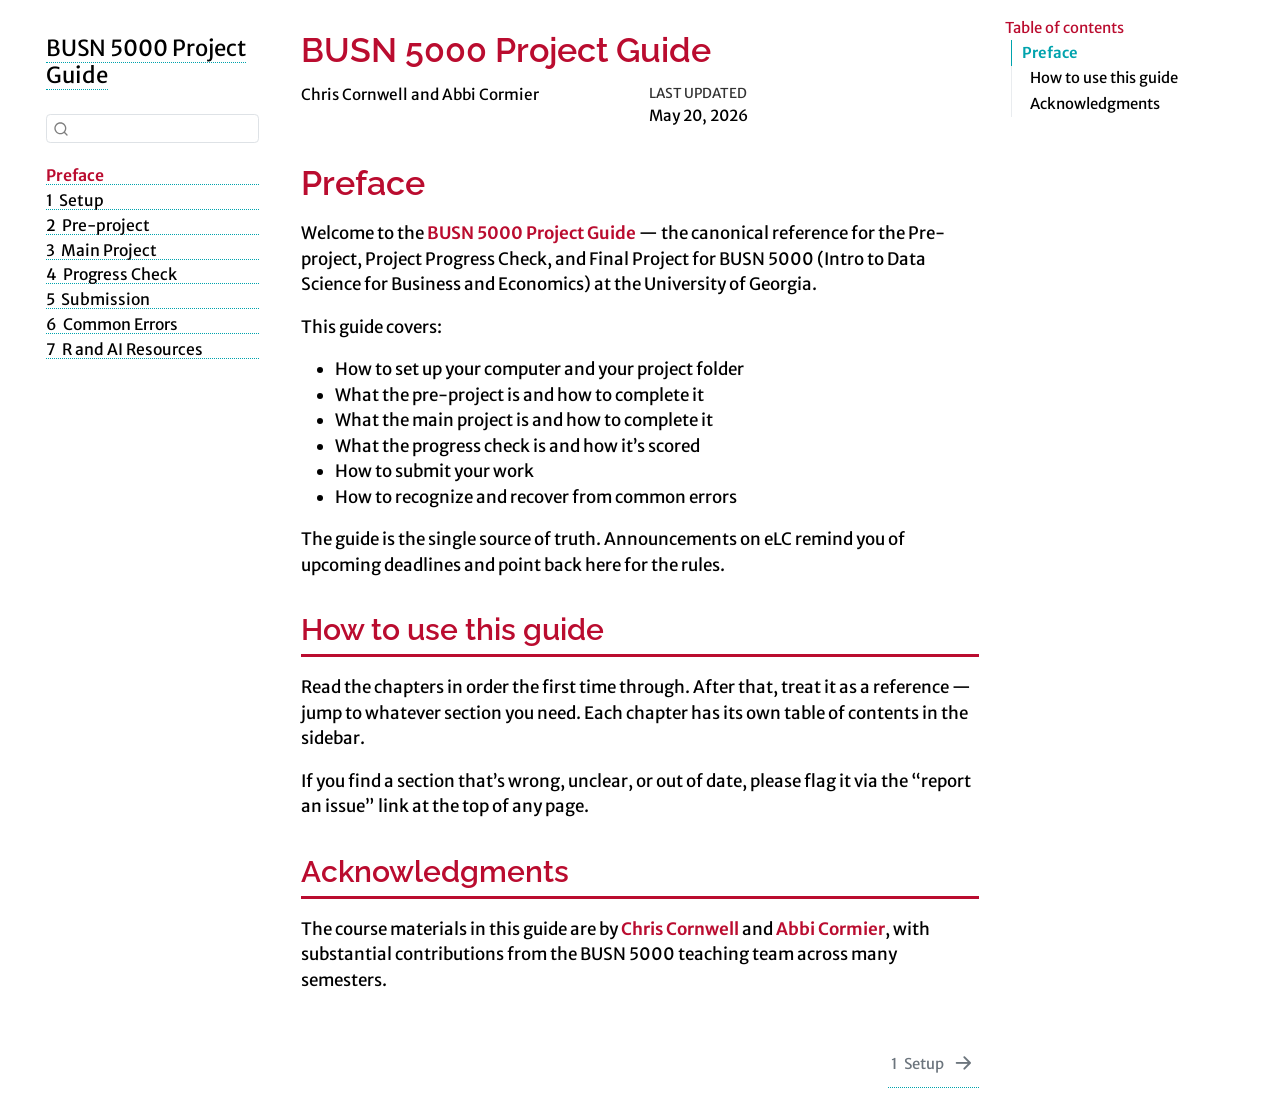
==== commit 6bf8b756: "Built site for gh-pages" ====
--- a/index.html
+++ b/index.html
@@ -42,10 +42,10 @@
 <script src="site_libs/quarto-html/tippy.umd.min.js"></script>
 <script src="site_libs/quarto-html/anchor.min.js"></script>
 <link href="site_libs/quarto-html/tippy.css" rel="stylesheet">
-<link href="site_libs/quarto-html/quarto-syntax-highlighting-4b0de3ab151bb2e1b2374a1825185156.css" rel="stylesheet" id="quarto-text-highlighting-styles">
+<link href="site_libs/quarto-html/quarto-syntax-highlighting-5ca3f65973bce3c273460425bf7f931a.css" rel="stylesheet" id="quarto-text-highlighting-styles">
 <script src="site_libs/bootstrap/bootstrap.min.js"></script>
 <link href="site_libs/bootstrap/bootstrap-icons.css" rel="stylesheet">
-<link href="site_libs/bootstrap/bootstrap-0c0d7b6d7b86c65755e5c1f9d18473aa.min.css" rel="stylesheet" append-hash="true" id="quarto-bootstrap" data-mode="light">
+<link href="site_libs/bootstrap/bootstrap-a09ed52dd85f6393d15204cbe7ead2fc.min.css" rel="stylesheet" append-hash="true" id="quarto-bootstrap" data-mode="light">
 <script id="quarto-search-options" type="application/json">{
   "location": "sidebar",
   "copy-button": false,
@@ -102,9 +102,6 @@
     <div class="pt-lg-2 mt-2 text-left sidebar-header">
     <div class="sidebar-title mb-0 py-0">
       <a href="./">BUSN 5000 Project Guide</a> 
-        <div class="sidebar-tools-main">
-    <a href="https://github.com/abbicormier/BUSN5000-project" title="Source Code" class="quarto-navigation-tool px-1" aria-label="Source Code"><i class="bi bi-github"></i></a>
-</div>
     </div>
       </div>
         <div class="mt-2 flex-shrink-0 align-items-center">
@@ -178,7 +175,7 @@
   <li><a href="#acknowledgments" id="toc-acknowledgments" class="nav-link" data-scroll-target="#acknowledgments">Acknowledgments</a></li>
   </ul></li>
   </ul>
-<div class="toc-actions"><ul><li><a href="https://github.com/abbicormier/BUSN5000-project/edit/main/index.qmd" class="toc-action"><i class="bi bi-github"></i>Edit this page</a></li><li><a href="https://github.com/abbicormier/BUSN5000-project/issues/new" class="toc-action"><i class="bi empty"></i>Report an issue</a></li></ul></div></nav>
+</nav>
     </div>
 <!-- main -->
 <main class="content" id="quarto-document-content">
@@ -193,7 +190,7 @@
 <div class="quarto-title-meta">
 
     <div>
-    <div class="quarto-title-meta-heading">Author</div>
+    <div class="quarto-title-meta-heading"></div>
     <div class="quarto-title-meta-contents">
              <p>Chris Cornwell and Abbi Cormier </p>
           </div>
@@ -655,4 +652,4 @@
 
 
 
-<footer class="footer"><div class="nav-footer"><div class="nav-footer-center"><div class="toc-actions d-sm-block d-md-none"><ul><li><a href="https://github.com/abbicormier/BUSN5000-project/edit/main/index.qmd" class="toc-action"><i class="bi bi-github"></i>Edit this page</a></li><li><a href="https://github.com/abbicormier/BUSN5000-project/issues/new" class="toc-action"><i class="bi empty"></i>Report an issue</a></li></ul></div></div></div></footer></body></html>+</body></html>
--- a/site_libs/quarto-html/quarto-syntax-highlighting-5ca3f65973bce3c273460425bf7f931a.css
+++ b/site_libs/quarto-html/quarto-syntax-highlighting-5ca3f65973bce3c273460425bf7f931a.css
@@ -0,0 +1,236 @@
+/* quarto syntax highlight colors */
+:root {
+  --quarto-hl-ot-color: #003B4F;
+  --quarto-hl-at-color: #657422;
+  --quarto-hl-ss-color: #20794D;
+  --quarto-hl-an-color: #5E5E5E;
+  --quarto-hl-fu-color: #4758AB;
+  --quarto-hl-st-color: #20794D;
+  --quarto-hl-cf-color: #003B4F;
+  --quarto-hl-op-color: #5E5E5E;
+  --quarto-hl-er-color: #AD0000;
+  --quarto-hl-bn-color: #AD0000;
+  --quarto-hl-al-color: #AD0000;
+  --quarto-hl-va-color: #111111;
+  --quarto-hl-bu-color: inherit;
+  --quarto-hl-ex-color: inherit;
+  --quarto-hl-pp-color: #AD0000;
+  --quarto-hl-in-color: #5E5E5E;
+  --quarto-hl-vs-color: #20794D;
+  --quarto-hl-wa-color: #5E5E5E;
+  --quarto-hl-do-color: #5E5E5E;
+  --quarto-hl-im-color: #00769E;
+  --quarto-hl-ch-color: #20794D;
+  --quarto-hl-dt-color: #AD0000;
+  --quarto-hl-fl-color: #AD0000;
+  --quarto-hl-co-color: #5E5E5E;
+  --quarto-hl-cv-color: #5E5E5E;
+  --quarto-hl-cn-color: #8f5902;
+  --quarto-hl-sc-color: #5E5E5E;
+  --quarto-hl-dv-color: #AD0000;
+  --quarto-hl-kw-color: #003B4F;
+}
+
+/* other quarto variables */
+:root {
+  --quarto-font-monospace: Menlo, Monaco, Consolas, "Courier New", monospace;
+}
+
+/* syntax highlight based on Pandoc's rules */
+pre > code.sourceCode > span {
+  color: #003B4F;
+}
+
+code.sourceCode > span {
+  color: #003B4F;
+}
+
+div.sourceCode,
+div.sourceCode pre.sourceCode {
+  color: #003B4F;
+}
+
+/* Normal */
+code span {
+  color: #003B4F;
+}
+
+/* Alert */
+code span.al {
+  color: #AD0000;
+  font-style: inherit;
+}
+
+/* Annotation */
+code span.an {
+  color: #5E5E5E;
+  font-style: inherit;
+}
+
+/* Attribute */
+code span.at {
+  color: #657422;
+  font-style: inherit;
+}
+
+/* BaseN */
+code span.bn {
+  color: #AD0000;
+  font-style: inherit;
+}
+
+/* BuiltIn */
+code span.bu {
+  font-style: inherit;
+}
+
+/* ControlFlow */
+code span.cf {
+  color: #003B4F;
+  font-weight: bold;
+  font-style: inherit;
+}
+
+/* Char */
+code span.ch {
+  color: #20794D;
+  font-style: inherit;
+}
+
+/* Constant */
+code span.cn {
+  color: #8f5902;
+  font-style: inherit;
+}
+
+/* Comment */
+code span.co {
+  color: #5E5E5E;
+  font-style: inherit;
+}
+
+/* CommentVar */
+code span.cv {
+  color: #5E5E5E;
+  font-style: italic;
+}
+
+/* Documentation */
+code span.do {
+  color: #5E5E5E;
+  font-style: italic;
+}
+
+/* DataType */
+code span.dt {
+  color: #AD0000;
+  font-style: inherit;
+}
+
+/* DecVal */
+code span.dv {
+  color: #AD0000;
+  font-style: inherit;
+}
+
+/* Error */
+code span.er {
+  color: #AD0000;
+  font-style: inherit;
+}
+
+/* Extension */
+code span.ex {
+  font-style: inherit;
+}
+
+/* Float */
+code span.fl {
+  color: #AD0000;
+  font-style: inherit;
+}
+
+/* Function */
+code span.fu {
+  color: #4758AB;
+  font-style: inherit;
+}
+
+/* Import */
+code span.im {
+  color: #00769E;
+  font-style: inherit;
+}
+
+/* Information */
+code span.in {
+  color: #5E5E5E;
+  font-style: inherit;
+}
+
+/* Keyword */
+code span.kw {
+  color: #003B4F;
+  font-weight: bold;
+  font-style: inherit;
+}
+
+/* Operator */
+code span.op {
+  color: #5E5E5E;
+  font-style: inherit;
+}
+
+/* Other */
+code span.ot {
+  color: #003B4F;
+  font-style: inherit;
+}
+
+/* Preprocessor */
+code span.pp {
+  color: #AD0000;
+  font-style: inherit;
+}
+
+/* SpecialChar */
+code span.sc {
+  color: #5E5E5E;
+  font-style: inherit;
+}
+
+/* SpecialString */
+code span.ss {
+  color: #20794D;
+  font-style: inherit;
+}
+
+/* String */
+code span.st {
+  color: #20794D;
+  font-style: inherit;
+}
+
+/* Variable */
+code span.va {
+  color: #111111;
+  font-style: inherit;
+}
+
+/* VerbatimString */
+code span.vs {
+  color: #20794D;
+  font-style: inherit;
+}
+
+/* Warning */
+code span.wa {
+  color: #5E5E5E;
+  font-style: italic;
+}
+
+.prevent-inlining {
+  content: "</";
+}
+
+/*# sourceMappingURL=e61a122039fc12bcd71b0883773d22c4.css.map */
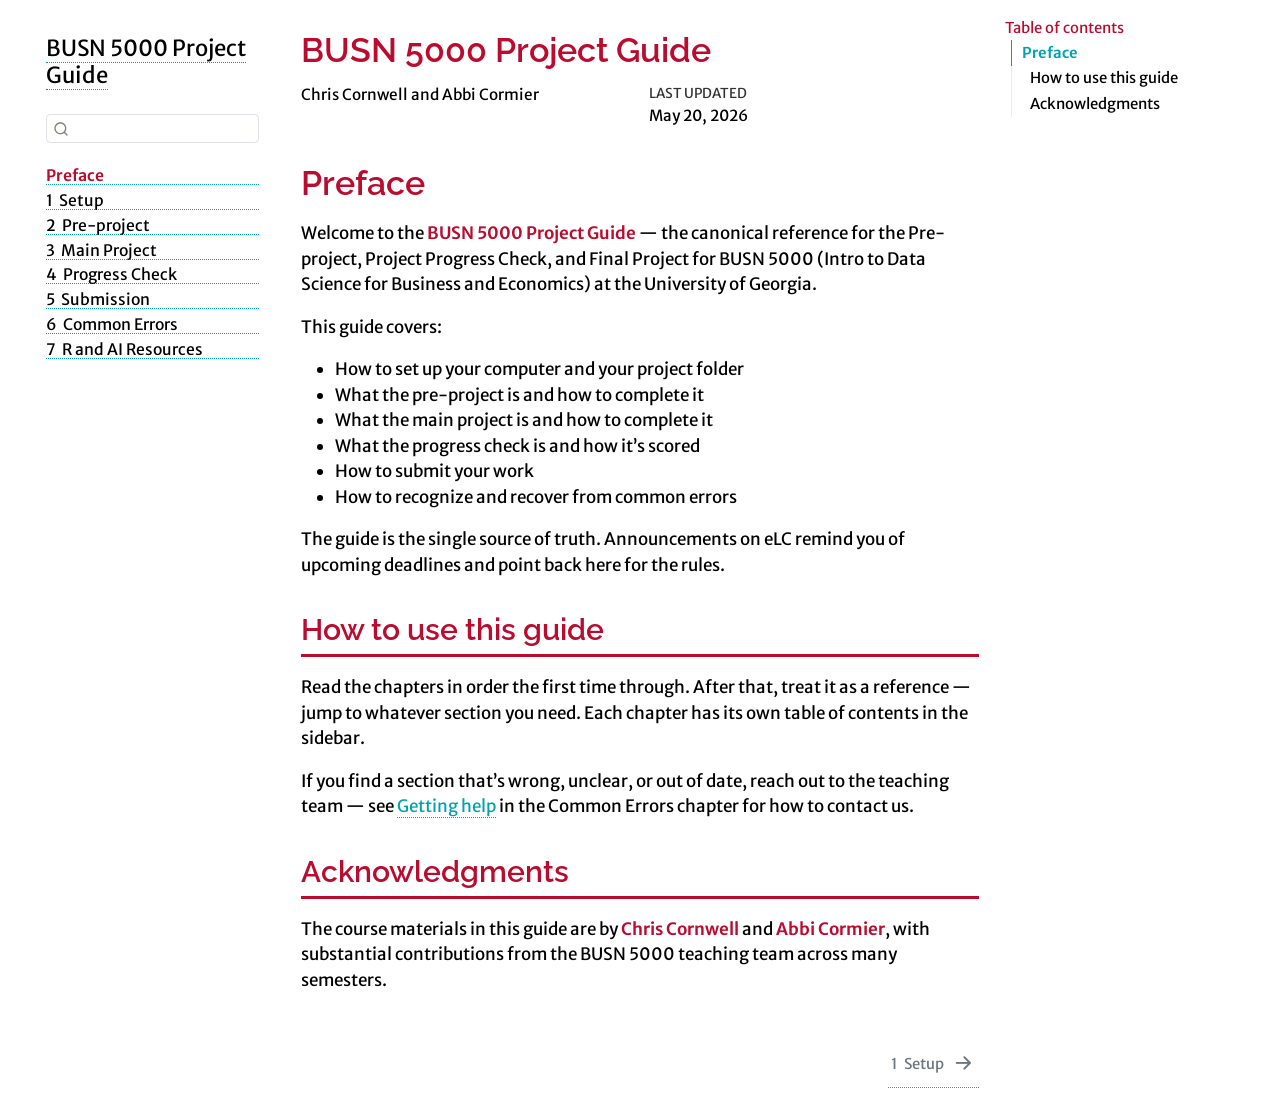
==== commit 5cf3cec6: "Built site for gh-pages" ====
--- a/index.html
+++ b/index.html
@@ -45,7 +45,7 @@
 <link href="site_libs/quarto-html/quarto-syntax-highlighting-5ca3f65973bce3c273460425bf7f931a.css" rel="stylesheet" id="quarto-text-highlighting-styles">
 <script src="site_libs/bootstrap/bootstrap.min.js"></script>
 <link href="site_libs/bootstrap/bootstrap-icons.css" rel="stylesheet">
-<link href="site_libs/bootstrap/bootstrap-a09ed52dd85f6393d15204cbe7ead2fc.min.css" rel="stylesheet" append-hash="true" id="quarto-bootstrap" data-mode="light">
+<link href="site_libs/bootstrap/bootstrap-ca202117ea3d41f23c72a67d39fd22d9.min.css" rel="stylesheet" append-hash="true" id="quarto-bootstrap" data-mode="light">
 <script id="quarto-search-options" type="application/json">{
   "location": "sidebar",
   "copy-button": false,
@@ -227,7 +227,7 @@
 <section id="how-to-use-this-guide" class="level2">
 <h2 class="anchored" data-anchor-id="how-to-use-this-guide">How to use this guide</h2>
 <p>Read the chapters in order the first time through. After that, treat it as a reference — jump to whatever section you need. Each chapter has its own table of contents in the sidebar.</p>
-<p>If you find a section that’s wrong, unclear, or out of date, please flag it via the “report an issue” link at the top of any page.</p>
+<p>If you find a section that’s wrong, unclear, or out of date, reach out to the teaching team — see <a href="./common-errors.html#getting-help">Getting help</a> in the Common Errors chapter for how to contact us.</p>
 </section>
 <section id="acknowledgments" class="level2">
 <h2 class="anchored" data-anchor-id="acknowledgments">Acknowledgments</h2>
